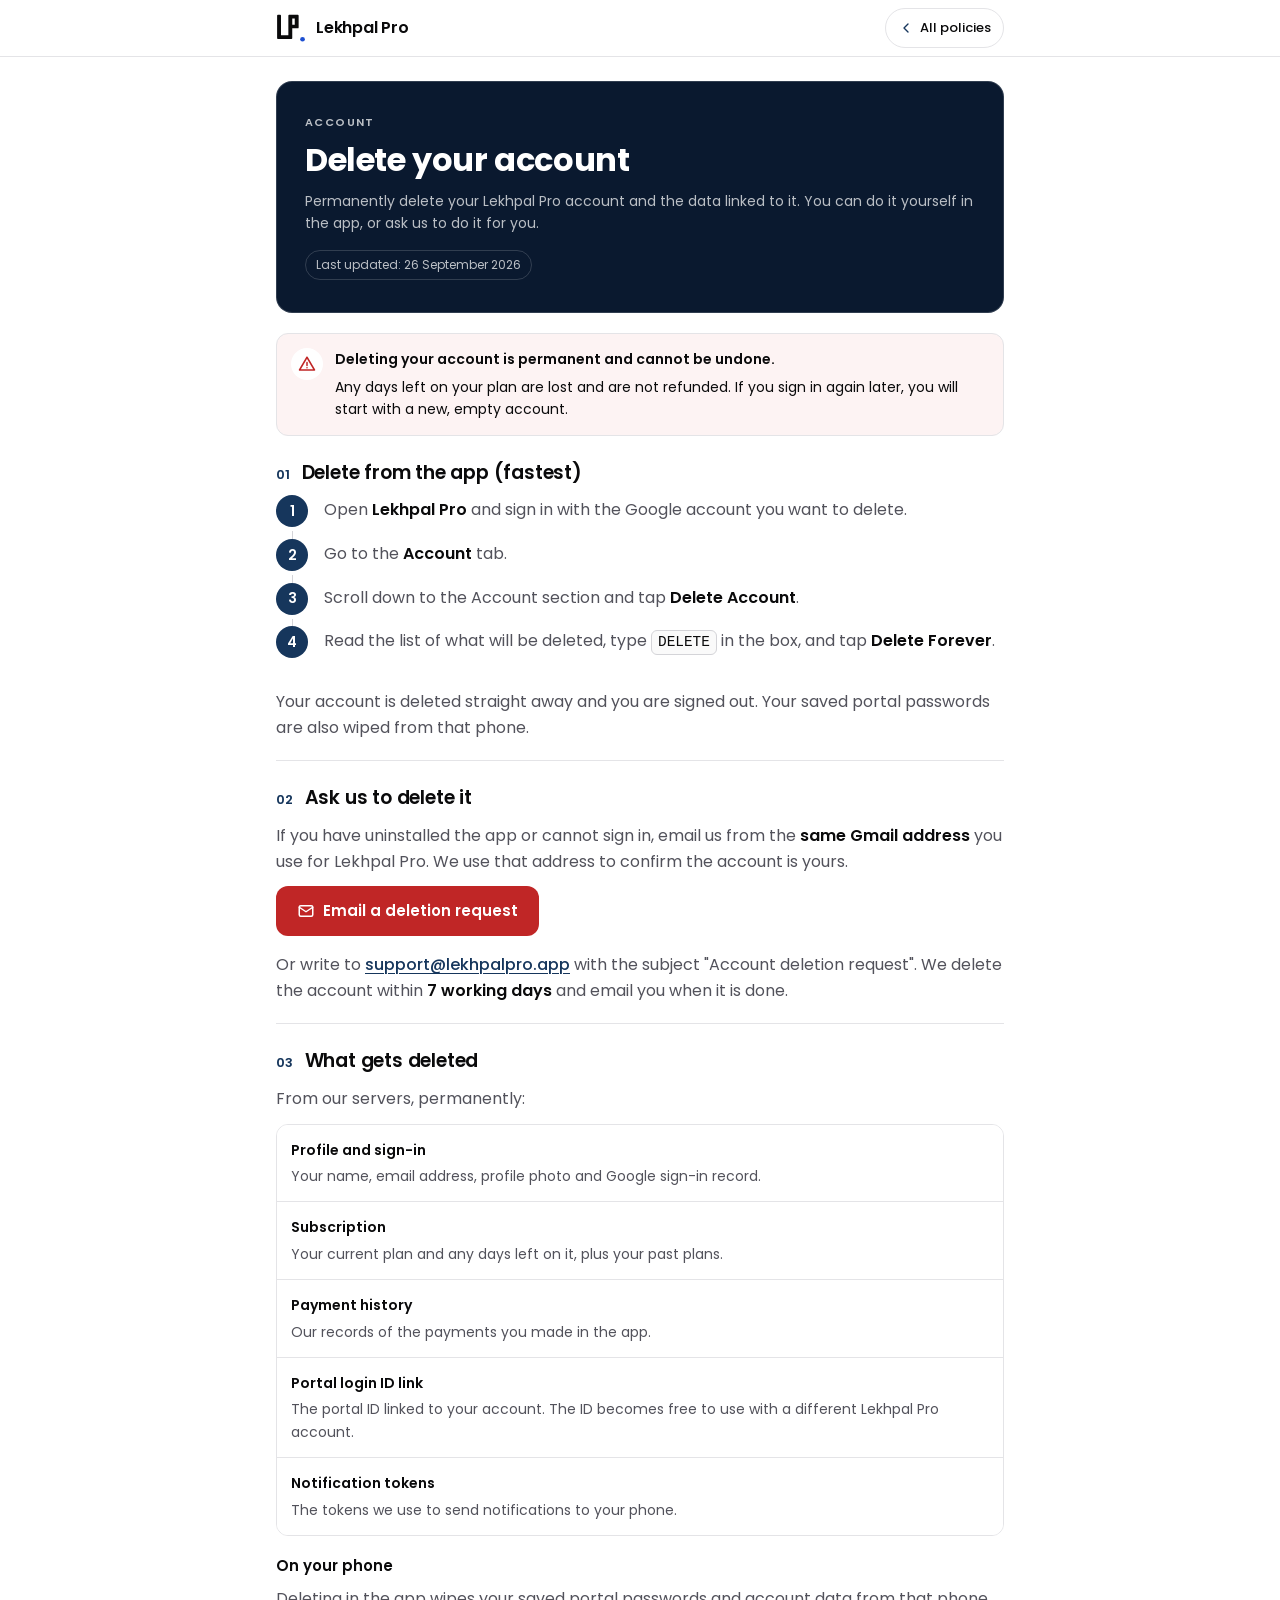
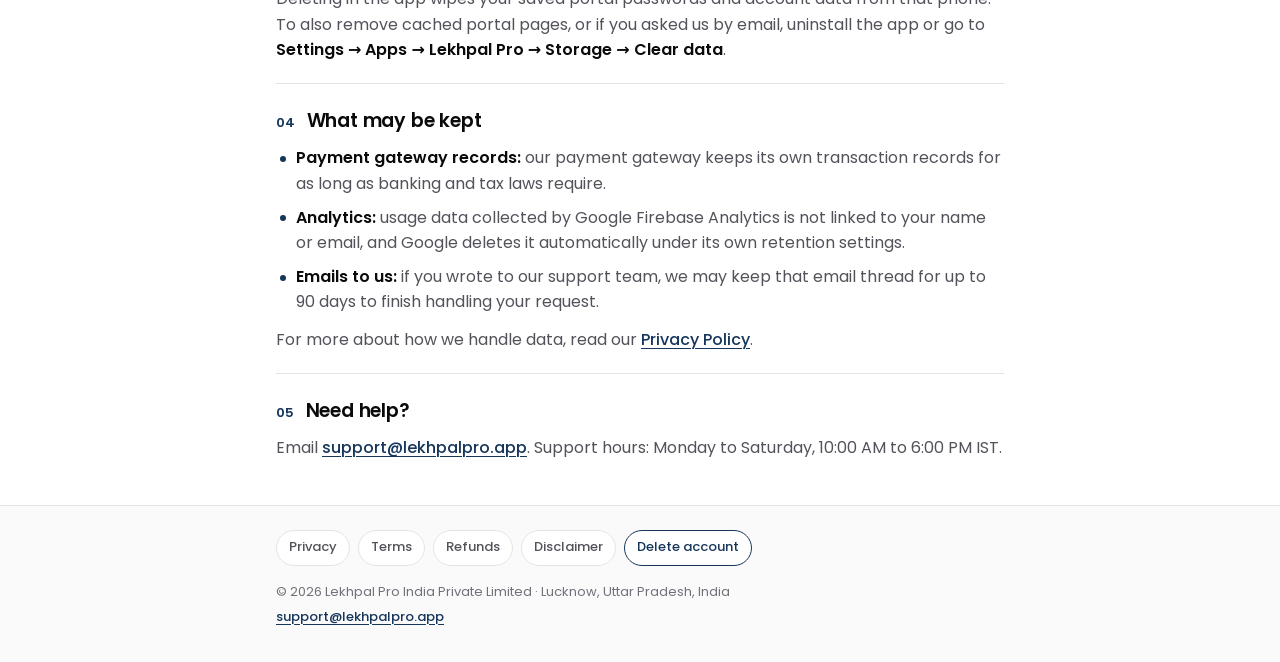
==== delete-account.html @ 02728d5f "Lekhpal static pages" ====
<!doctype html>
<html lang="en">
<head>
  <meta charset="utf-8">
  <meta name="viewport" content="width=device-width, initial-scale=1, viewport-fit=cover">
  <title>Delete Account · Lekhpal Pro</title>
  <meta name="description" content="How to permanently delete your Lekhpal Pro account and the data linked to it.">
  <meta name="theme-color" content="#FFFFFF" media="(prefers-color-scheme: light)">
  <meta name="theme-color" content="#0E1116" media="(prefers-color-scheme: dark)">
  <link rel="icon" type="image/png" href="assets/logo.png">
  <link rel="apple-touch-icon" href="assets/logo.png">
  <link rel="preconnect" href="https://fonts.googleapis.com">
  <link rel="preconnect" href="https://fonts.gstatic.com" crossorigin>
  <link rel="stylesheet" href="https://fonts.googleapis.com/css2?family=Poppins:wght@400;500;600;700&display=swap">
  <link rel="stylesheet" href="assets/styles.css">
</head>
<body>

<header class="topbar">
  <div class="wrap">
    <a class="brand" href="index.html">
      <svg viewBox="88 96 216 208" aria-hidden="true"><path fill="currentColor" fill-rule="evenodd" d="M102 105h16a6 6 0 0 1 6 6v141h53V111a6 6 0 0 1 6-6h62a6 6 0 0 1 6 6v85a6 6 0 0 1-6 6h-40v72a6 6 0 0 1-6 6H102a6 6 0 0 1-6-6V111a6 6 0 0 1 6-6ZM205 132v44h18v-44Z"/><circle cx="279" cy="281" r="17" style="fill:var(--logo-dot)"/></svg>
      Lekhpal Pro
    </a>
    <a class="topbar-link" href="index.html">
      <svg viewBox="0 0 24 24" fill="none" stroke="currentColor" stroke-width="2" stroke-linecap="round" stroke-linejoin="round" aria-hidden="true"><path d="M15 6l-6 6 6 6"/></svg>
      All policies
    </a>
  </div>
</header>

<main class="wrap">
  <section class="hero">
    <p class="eyebrow">Account</p>
    <h1>Delete your account</h1>
    <p class="lede">Permanently delete your Lekhpal Pro account and the data linked to it. You can do it yourself in the app, or ask us to do it for you.</p>
    <div class="meta">
      <span class="pill">Last updated: 26 September 2026</span>
    </div>
  </section>

  <div class="callout danger">
    <span class="icon"><svg viewBox="0 0 24 24" fill="none" stroke="currentColor" stroke-width="2" stroke-linecap="round" stroke-linejoin="round" aria-hidden="true"><path d="M12 3 2 20h20L12 3z"/><path d="M12 10v4M12 17h.01"/></svg></span>
    <div>
      <p><strong>Deleting your account is permanent and cannot be undone.</strong></p>
      <p>Any days left on your plan are lost and are not refunded. If you sign in again later, you will start with a new, empty account.</p>
    </div>
  </div>

  <article>
    <section class="section" id="in-app">
      <h2><span class="num">01</span>Delete from the app (fastest)</h2>
      <ol class="steps">
        <li>Open <strong>Lekhpal Pro</strong> and sign in with the Google account you want to delete.</li>
        <li>Go to the <strong>Account</strong> tab.</li>
        <li>Scroll down to the Account section and tap <strong>Delete Account</strong>.</li>
        <li>Read the list of what will be deleted, type <span class="kbd">DELETE</span> in the box, and tap <strong>Delete Forever</strong>.</li>
      </ol>
      <p>Your account is deleted straight away and you are signed out. Your saved portal passwords are also wiped from that phone.</p>
    </section>

    <section class="section" id="by-email">
      <h2><span class="num">02</span>Ask us to delete it</h2>
      <p>If you have uninstalled the app or cannot sign in, email us from the <strong>same Gmail address</strong> you use for Lekhpal Pro. We use that address to confirm the account is yours.</p>
      <div class="btn-row">
        <a class="btn btn-danger" href="mailto:support@lekhpalpro.app?subject=Account%20deletion%20request&amp;body=Please%20permanently%20delete%20my%20Lekhpal%20Pro%20account%20and%20all%20data%20linked%20to%20it.%0A%0ARegistered%20email%3A%20">
          <svg viewBox="0 0 24 24" fill="none" stroke="currentColor" stroke-width="2" stroke-linecap="round" stroke-linejoin="round" aria-hidden="true"><rect x="3" y="5" width="18" height="14" rx="2"/><path d="M3 7l9 6 9-6"/></svg>
          Email a deletion request
        </a>
      </div>
      <p>Or write to <a href="mailto:support@lekhpalpro.app">support@lekhpalpro.app</a> with the subject "Account deletion request". We delete the account within <strong>7 working days</strong> and email you when it is done.</p>
    </section>

    <section class="section" id="deleted">
      <h2><span class="num">03</span>What gets deleted</h2>
      <p>From our servers, permanently:</p>
      <ul class="rows">
        <li>
          <span class="title">Profile and sign-in</span>
          <span class="detail">Your name, email address, profile photo and Google sign-in record.</span>
        </li>
        <li>
          <span class="title">Subscription</span>
          <span class="detail">Your current plan and any days left on it, plus your past plans.</span>
        </li>
        <li>
          <span class="title">Payment history</span>
          <span class="detail">Our records of the payments you made in the app.</span>
        </li>
        <li>
          <span class="title">Portal login ID link</span>
          <span class="detail">The portal ID linked to your account. The ID becomes free to use with a different Lekhpal Pro account.</span>
        </li>
        <li>
          <span class="title">Notification tokens</span>
          <span class="detail">The tokens we use to send notifications to your phone.</span>
        </li>
      </ul>
      <h3>On your phone</h3>
      <p>Deleting in the app wipes your saved portal passwords and account data from that phone. To also remove cached portal pages, or if you asked us by email, uninstall the app or go to <strong>Settings → Apps → Lekhpal Pro → Storage → Clear data</strong>.</p>
    </section>

    <section class="section" id="kept">
      <h2><span class="num">04</span>What may be kept</h2>
      <ul class="bullets">
        <li><strong>Payment gateway records:</strong> our payment gateway keeps its own transaction records for as long as banking and tax laws require.</li>
        <li><strong>Analytics:</strong> usage data collected by Google Firebase Analytics is not linked to your name or email, and Google deletes it automatically under its own retention settings.</li>
        <li><strong>Emails to us:</strong> if you wrote to our support team, we may keep that email thread for up to 90 days to finish handling your request.</li>
      </ul>
      <p>For more about how we handle data, read our <a href="privacy-policy.html">Privacy Policy</a>.</p>
    </section>

    <section class="section" id="contact">
      <h2><span class="num">05</span>Need help?</h2>
      <p>Email <a href="mailto:support@lekhpalpro.app">support@lekhpalpro.app</a>. Support hours: Monday to Saturday, 10:00 AM to 6:00 PM IST.</p>
    </section>
  </article>
</main>

<footer class="footer">
  <div class="wrap">
    <nav aria-label="Policies">
      <a href="privacy-policy.html">Privacy</a>
      <a href="terms-and-conditions.html">Terms</a>
      <a href="refund-policy.html">Refunds</a>
      <a href="disclaimer.html">Disclaimer</a>
      <a href="delete-account.html" aria-current="page">Delete account</a>
    </nav>
    <p>© 2026 Lekhpal Pro India Private Limited · Lucknow, Uttar Pradesh, India</p>
    <p><a href="mailto:support@lekhpalpro.app">support@lekhpalpro.app</a></p>
  </div>
</footer>

</body>
</html>
---- assets/styles.css ----
/* ──────────────────────────────────────────────────────────────────────────
   Lekhpal Pro — legal pages
   Mirrors the app's palette (ui/theme/Color.kt): white surfaces, navy as the
   only accent, a hueless black ramp for text and borders. Cards are drawn by
   a visible hairline, not a shadow. Dark values are the app's DarkColors.
   ────────────────────────────────────────────────────────────────────────── */

:root {
  --navy: #16365C;
  --navy-ink: #0A192F;
  --navy-overlay: rgba(22, 54, 92, 0.08);
  --bg: #FFFFFF;
  --surface: #FFFFFF;
  --sunken: #FAFAFA;
  --chip: #F4F4F5;
  --text: #0A0A0B;
  --text-2: #52525B;
  --muted: #71717A;
  --on-navy: #FFFFFF;
  --on-navy-muted: rgba(255, 255, 255, 0.72);
  --on-navy-border: rgba(255, 255, 255, 0.16);
  --border: #E4E4E7;
  --divider: #D4D4D8;
  --error: #C02626;
  --error-surface: #FDF3F3;
  --danger-fill: #C02626;
  --logo-dot: #1D4FD1;

  --radius: 16px;
  --radius-sm: 12px;
  --gutter: 16px;
  --topbar: 56px;
  color-scheme: light;
}

@media (prefers-color-scheme: dark) {
  :root:not([data-theme="light"]) {
    --navy: #4A7ABE;
    --navy-ink: #0F1620;
    --navy-overlay: rgba(74, 122, 190, 0.16);
    --bg: #0E1116;
    --surface: #161B22;
    --sunken: #12171E;
    --chip: #232A33;
    --text: #ECEEF1;
    --text-2: #AEB4BE;
    --muted: #8A909B;
    --border: #2A313B;
    --divider: #363E49;
    --error: #F0625E;
    --error-surface: #2A1618;
  --danger-fill: #CF3333;
    --logo-dot: #4A7ABE;
    color-scheme: dark;
  }
}

:root[data-theme="dark"] {
  --navy: #4A7ABE;
  --navy-ink: #0F1620;
  --navy-overlay: rgba(74, 122, 190, 0.16);
  --bg: #0E1116;
  --surface: #161B22;
  --sunken: #12171E;
  --chip: #232A33;
  --text: #ECEEF1;
  --text-2: #AEB4BE;
  --muted: #8A909B;
  --border: #2A313B;
  --divider: #363E49;
  --error: #F0625E;
  --error-surface: #2A1618;
  --danger-fill: #CF3333;
  --logo-dot: #4A7ABE;
  color-scheme: dark;
}

/* ── Base ─────────────────────────────────────────────────────────────────── */

*, *::before, *::after { box-sizing: border-box; }

html {
  -webkit-text-size-adjust: 100%;
  text-size-adjust: 100%;
  scroll-behavior: smooth;
}

body {
  margin: 0;
  background: var(--bg);
  color: var(--text);
  font-family: "Poppins", "Noto Sans Devanagari", system-ui, -apple-system, "Segoe UI", Roboto, sans-serif;
  font-size: 15px;
  line-height: 1.6;
  -webkit-font-smoothing: antialiased;
  overflow-x: hidden;
}

@media (min-width: 640px) {
  body { font-size: 16px; }
}

a {
  color: var(--navy);
  font-weight: 500;
  text-decoration: underline;
  text-decoration-thickness: 1px;
  text-underline-offset: 3px;
  overflow-wrap: anywhere;
}

a:focus-visible, button:focus-visible, summary:focus-visible {
  outline: 2px solid var(--navy);
  outline-offset: 2px;
  border-radius: 6px;
}

p { margin: 0 0 12px; }
strong { font-weight: 600; }

.wrap {
  width: 100%;
  max-width: 760px;
  margin: 0 auto;
  padding: 0 var(--gutter);
}

/* ── Top bar ──────────────────────────────────────────────────────────────── */

.topbar {
  position: sticky;
  top: 0;
  z-index: 10;
  background: var(--bg);
  border-bottom: 1px solid var(--border);
}

.topbar .wrap {
  height: var(--topbar);
  display: flex;
  align-items: center;
  justify-content: space-between;
  gap: 12px;
}

.brand {
  display: inline-flex;
  align-items: center;
  gap: 10px;
  color: var(--text);
  text-decoration: none;
  font-weight: 600;
  font-size: 16px;
  letter-spacing: -0.2px;
}

.brand svg { width: 30px; height: 30px; flex: none; }

.topbar-link {
  display: inline-flex;
  align-items: center;
  gap: 6px;
  min-height: 40px;
  padding: 0 12px;
  border: 1px solid var(--border);
  border-radius: 999px;
  color: var(--text);
  text-decoration: none;
  font-size: 13px;
  font-weight: 500;
  white-space: nowrap;
}

.topbar-link svg { width: 16px; height: 16px; color: var(--navy); }

/* ── Hero (the app's navy membership-card surface) ────────────────────────── */

.hero {
  margin: 16px 0 20px;
  padding: 24px 20px;
  background: var(--navy-ink);
  border: 1px solid var(--on-navy-border);
  border-radius: var(--radius);
  color: var(--on-navy);
}

.eyebrow {
  margin: 0 0 8px;
  font-size: 11px;
  font-weight: 600;
  letter-spacing: 1.4px;
  text-transform: uppercase;
  color: var(--on-navy-muted);
}

.hero h1 {
  margin: 0;
  font-size: 26px;
  line-height: 1.25;
  font-weight: 700;
  letter-spacing: -0.4px;
}

.hero .lede {
  margin: 10px 0 0;
  color: var(--on-navy-muted);
  font-size: 14px;
}

.hero .meta {
  display: flex;
  flex-wrap: wrap;
  gap: 8px;
  margin-top: 16px;
}

.pill {
  display: inline-flex;
  align-items: center;
  gap: 6px;
  padding: 4px 10px;
  border: 1px solid var(--on-navy-border);
  border-radius: 999px;
  font-size: 12px;
  color: var(--on-navy-muted);
}

@media (min-width: 640px) {
  .hero { padding: 32px 28px; margin-top: 24px; }
  .hero h1 { font-size: 32px; }
}

/* ── Cards, TOC, sections ─────────────────────────────────────────────────── */

.card {
  background: var(--surface);
  border: 1px solid var(--border);
  border-radius: var(--radius);
  padding: 18px;
  margin-bottom: 16px;
}

.toc summary {
  display: flex;
  align-items: center;
  justify-content: space-between;
  cursor: pointer;
  list-style: none;
  font-size: 11px;
  font-weight: 600;
  letter-spacing: 1.4px;
  text-transform: uppercase;
  color: var(--muted);
  min-height: 24px;
}

.toc summary::-webkit-details-marker { display: none; }

.toc summary::after {
  content: "";
  width: 8px;
  height: 8px;
  border-right: 2px solid var(--muted);
  border-bottom: 2px solid var(--muted);
  transform: rotate(45deg) translateY(-3px);
  transition: transform 0.2s ease;
}

.toc[open] summary::after { transform: rotate(-135deg) translateY(-1px); }

.toc ol {
  list-style: none;
  margin: 12px 0 0;
  padding: 0;
  counter-reset: toc;
}

.toc li { counter-increment: toc; border-top: 1px solid var(--border); }

.toc li a {
  display: flex;
  gap: 12px;
  padding: 10px 0;
  color: var(--text);
  text-decoration: none;
  font-weight: 400;
  font-size: 14px;
}

.toc li a::before {
  content: counter(toc, decimal-leading-zero);
  color: var(--navy);
  font-weight: 600;
  font-variant-numeric: tabular-nums;
}

.section {
  padding: 24px 0 8px;
  border-top: 1px solid var(--border);
  scroll-margin-top: calc(var(--topbar) + 12px);
}

.section:first-of-type { border-top: 0; padding-top: 8px; }

.section h2 {
  display: flex;
  align-items: baseline;
  gap: 12px;
  margin: 0 0 12px;
  font-size: 19px;
  line-height: 1.35;
  font-weight: 600;
  letter-spacing: -0.2px;
  color: var(--text);
}

.section h2 .num {
  flex: none;
  font-size: 13px;
  font-weight: 600;
  color: var(--navy);
  font-variant-numeric: tabular-nums;
}

.section h3 {
  margin: 18px 0 8px;
  font-size: 15px;
  font-weight: 600;
  color: var(--text);
}

.section p, .section li { color: var(--text-2); }
.section strong { color: var(--text); }

.bullets {
  margin: 0 0 12px;
  padding: 0;
  list-style: none;
}

.bullets li {
  position: relative;
  padding-left: 20px;
  margin-bottom: 8px;
}

.bullets li::before {
  content: "";
  position: absolute;
  left: 4px;
  top: 0.68em;
  width: 6px;
  height: 6px;
  border-radius: 50%;
  background: var(--navy);
}

/* ── Callouts ─────────────────────────────────────────────────────────────── */

.callout {
  display: flex;
  gap: 12px;
  padding: 14px;
  margin: 4px 0 16px;
  background: var(--navy-overlay);
  border: 1px solid var(--border);
  border-radius: var(--radius-sm);
}

.callout .icon {
  flex: none;
  display: grid;
  place-items: center;
  width: 32px;
  height: 32px;
  border-radius: 50%;
  background: var(--surface);
  color: var(--navy);
}

.callout .icon svg { width: 18px; height: 18px; }
.callout p { margin: 0; color: var(--text); font-size: 14px; }
.callout p + p { margin-top: 6px; }

.callout.danger { background: var(--error-surface); }
.callout.danger .icon { color: var(--error); }

/* Summary card at the top of a policy */
.summary h2 {
  margin: 0 0 10px;
  font-size: 11px;
  font-weight: 600;
  letter-spacing: 1.4px;
  text-transform: uppercase;
  color: var(--muted);
}

.summary ul { margin: 0; }
.summary li { color: var(--text); }

/* ── Data rows (stack cleanly at phone width; no tables to scroll) ─────────── */

.rows {
  list-style: none;
  margin: 4px 0 16px;
  padding: 0;
  border: 1px solid var(--border);
  border-radius: var(--radius-sm);
  overflow: hidden;
}

.rows li {
  padding: 14px;
  border-top: 1px solid var(--border);
  background: var(--surface);
}

.rows li:first-child { border-top: 0; }

.rows .title {
  display: block;
  margin-bottom: 4px;
  color: var(--text);
  font-weight: 600;
  font-size: 14px;
}

.rows .detail { display: block; color: var(--text-2); font-size: 14px; }

.rows .tag {
  display: inline-block;
  margin-top: 8px;
  padding: 2px 8px;
  border-radius: 999px;
  background: var(--chip);
  color: var(--text-2);
  font-size: 12px;
  font-weight: 500;
}

/* ── Steps (delete account) ───────────────────────────────────────────────── */

.steps {
  list-style: none;
  margin: 4px 0 16px;
  padding: 0;
  counter-reset: step;
}

.steps li {
  counter-increment: step;
  position: relative;
  padding: 0 0 18px 48px;
  color: var(--text-2);
}

.steps li::before {
  content: counter(step);
  position: absolute;
  left: 0;
  top: -2px;
  display: grid;
  place-items: center;
  width: 32px;
  height: 32px;
  border-radius: 50%;
  background: var(--navy);
  color: #FFFFFF;
  font-weight: 600;
  font-size: 14px;
}

.steps li:not(:last-child)::after {
  content: "";
  position: absolute;
  left: 15.5px;
  top: 34px;
  bottom: 2px;
  width: 1px;
  background: var(--divider);
}

.steps li strong { color: var(--text); }

.kbd {
  display: inline-block;
  padding: 0 6px;
  border: 1px solid var(--divider);
  border-radius: 6px;
  background: var(--sunken);
  font-family: ui-monospace, SFMono-Regular, Menlo, Consolas, monospace;
  font-size: 0.9em;
  color: var(--text);
}

/* ── Buttons ──────────────────────────────────────────────────────────────── */

.btn {
  display: inline-flex;
  align-items: center;
  justify-content: center;
  gap: 8px;
  width: 100%;
  min-height: 48px;
  padding: 12px 20px;
  border-radius: 12px;
  border: 1px solid transparent;
  font: inherit;
  font-weight: 600;
  font-size: 15px;
  text-decoration: none;
  text-align: center;
  cursor: pointer;
}

.btn svg { width: 18px; height: 18px; flex: none; }
.btn-primary { background: var(--navy); color: #FFFFFF; }
.btn-danger { background: var(--danger-fill); color: #FFFFFF; }
.btn-outline { background: transparent; color: var(--text); border-color: var(--divider); }

@media (min-width: 640px) {
  .btn { width: auto; }
}

.btn-row { display: flex; flex-direction: column; gap: 10px; margin: 8px 0 16px; }

@media (min-width: 640px) {
  .btn-row { flex-direction: row; flex-wrap: wrap; }
}

/* ── Hub (index) ──────────────────────────────────────────────────────────── */

.hub {
  list-style: none;
  margin: 0 0 24px;
  padding: 0;
  display: grid;
  gap: 12px;
}

@media (min-width: 640px) {
  .hub { grid-template-columns: 1fr 1fr; }
}

.hub a {
  display: flex;
  align-items: center;
  gap: 14px;
  height: 100%;
  padding: 16px;
  background: var(--surface);
  border: 1px solid var(--border);
  border-radius: var(--radius);
  color: var(--text);
  text-decoration: none;
  font-weight: 400;
  transition: border-color 0.15s ease;
}

.hub a:hover { border-color: var(--divider); }
.hub a:active { background: var(--navy-overlay); }

.chip {
  flex: none;
  display: grid;
  place-items: center;
  width: 44px;
  height: 44px;
  border-radius: 50%;
  background: var(--chip);
  color: var(--navy);
}

.chip svg { width: 22px; height: 22px; }
.chip.danger { background: var(--error-surface); color: var(--error); }

.hub .text { flex: 1; min-width: 0; }
.hub .text strong { display: block; font-size: 15px; font-weight: 600; }
.hub .text span { display: block; color: var(--muted); font-size: 13px; line-height: 1.45; }
.hub .chev { flex: none; width: 18px; height: 18px; color: var(--muted); }

/* ── Footer ───────────────────────────────────────────────────────────────── */

.footer {
  margin-top: 24px;
  padding: 24px 0 calc(32px + env(safe-area-inset-bottom));
  border-top: 1px solid var(--border);
  background: var(--sunken);
}

.footer nav {
  display: flex;
  flex-wrap: wrap;
  gap: 8px;
  margin-bottom: 16px;
}

.footer nav a {
  display: inline-flex;
  align-items: center;
  min-height: 36px;
  padding: 0 12px;
  border: 1px solid var(--border);
  border-radius: 999px;
  background: var(--surface);
  color: var(--text-2);
  font-size: 13px;
  font-weight: 500;
  text-decoration: none;
}

.footer nav a[aria-current="page"] {
  border-color: var(--navy);
  color: var(--navy);
}

.footer p { margin: 0 0 4px; color: var(--muted); font-size: 13px; }
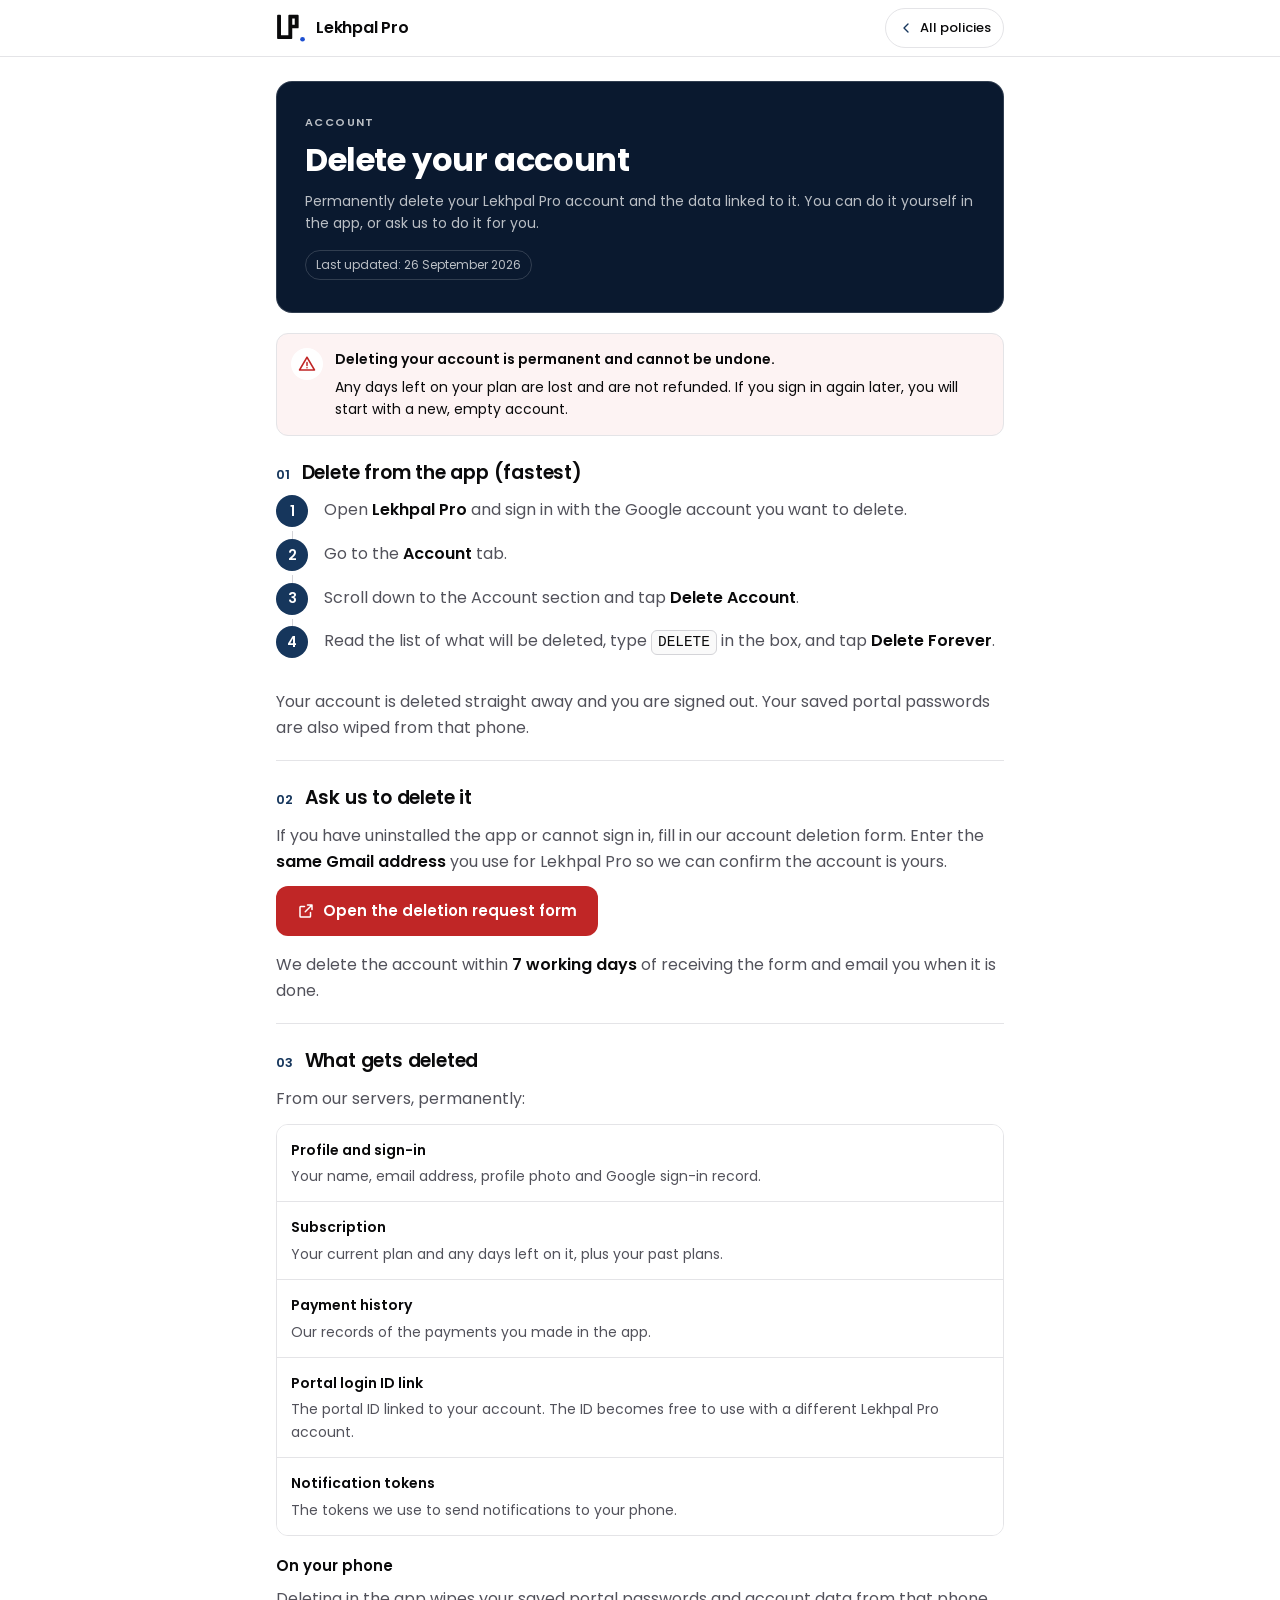
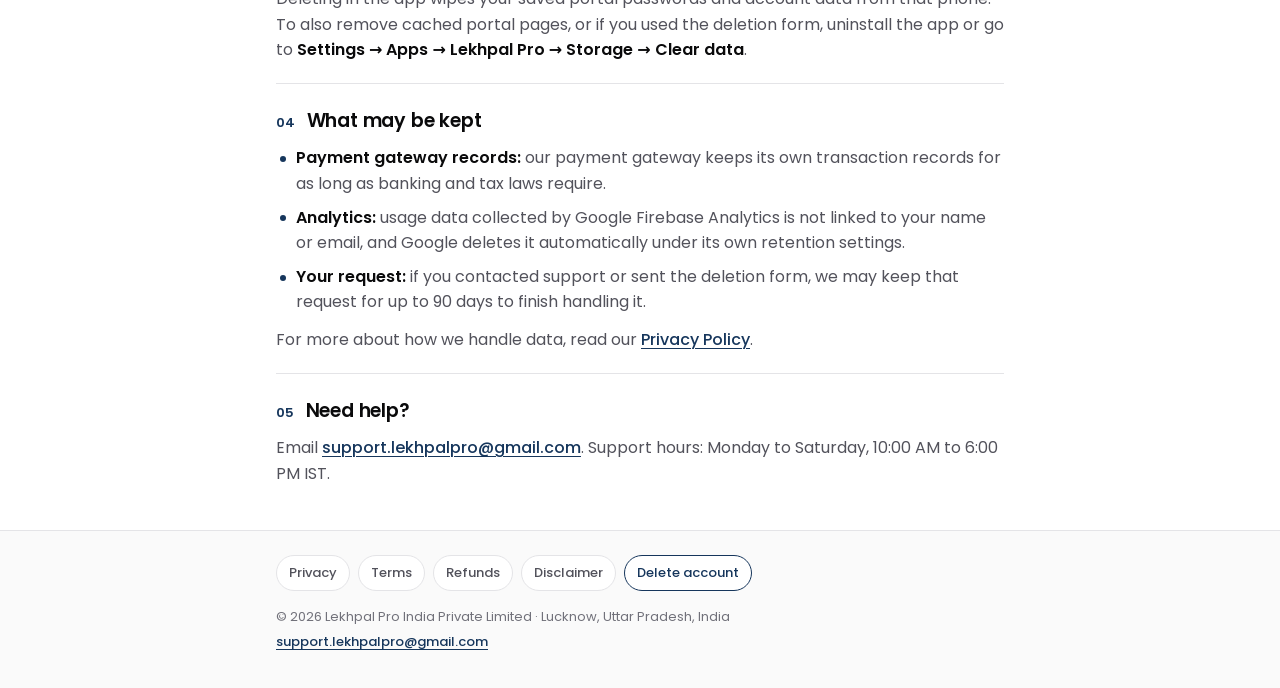
==== commit 3ad60757: "added support" ====
--- a/delete-account.html
+++ b/delete-account.html
@@ -1,135 +1,135 @@
-<!doctype html>
-<html lang="en">
-<head>
-  <meta charset="utf-8">
-  <meta name="viewport" content="width=device-width, initial-scale=1, viewport-fit=cover">
-  <title>Delete Account · Lekhpal Pro</title>
-  <meta name="description" content="How to permanently delete your Lekhpal Pro account and the data linked to it.">
-  <meta name="theme-color" content="#FFFFFF" media="(prefers-color-scheme: light)">
-  <meta name="theme-color" content="#0E1116" media="(prefers-color-scheme: dark)">
-  <link rel="icon" type="image/png" href="assets/logo.png">
-  <link rel="apple-touch-icon" href="assets/logo.png">
-  <link rel="preconnect" href="https://fonts.googleapis.com">
-  <link rel="preconnect" href="https://fonts.gstatic.com" crossorigin>
-  <link rel="stylesheet" href="https://fonts.googleapis.com/css2?family=Poppins:wght@400;500;600;700&display=swap">
-  <link rel="stylesheet" href="assets/styles.css">
-</head>
-<body>
-
-<header class="topbar">
-  <div class="wrap">
-    <a class="brand" href="index.html">
-      <svg viewBox="88 96 216 208" aria-hidden="true"><path fill="currentColor" fill-rule="evenodd" d="M102 105h16a6 6 0 0 1 6 6v141h53V111a6 6 0 0 1 6-6h62a6 6 0 0 1 6 6v85a6 6 0 0 1-6 6h-40v72a6 6 0 0 1-6 6H102a6 6 0 0 1-6-6V111a6 6 0 0 1 6-6ZM205 132v44h18v-44Z"/><circle cx="279" cy="281" r="17" style="fill:var(--logo-dot)"/></svg>
-      Lekhpal Pro
-    </a>
-    <a class="topbar-link" href="index.html">
-      <svg viewBox="0 0 24 24" fill="none" stroke="currentColor" stroke-width="2" stroke-linecap="round" stroke-linejoin="round" aria-hidden="true"><path d="M15 6l-6 6 6 6"/></svg>
-      All policies
-    </a>
-  </div>
-</header>
-
-<main class="wrap">
-  <section class="hero">
-    <p class="eyebrow">Account</p>
-    <h1>Delete your account</h1>
-    <p class="lede">Permanently delete your Lekhpal Pro account and the data linked to it. You can do it yourself in the app, or ask us to do it for you.</p>
-    <div class="meta">
-      <span class="pill">Last updated: 26 September 2026</span>
-    </div>
-  </section>
-
-  <div class="callout danger">
-    <span class="icon"><svg viewBox="0 0 24 24" fill="none" stroke="currentColor" stroke-width="2" stroke-linecap="round" stroke-linejoin="round" aria-hidden="true"><path d="M12 3 2 20h20L12 3z"/><path d="M12 10v4M12 17h.01"/></svg></span>
-    <div>
-      <p><strong>Deleting your account is permanent and cannot be undone.</strong></p>
-      <p>Any days left on your plan are lost and are not refunded. If you sign in again later, you will start with a new, empty account.</p>
-    </div>
-  </div>
-
-  <article>
-    <section class="section" id="in-app">
-      <h2><span class="num">01</span>Delete from the app (fastest)</h2>
-      <ol class="steps">
-        <li>Open <strong>Lekhpal Pro</strong> and sign in with the Google account you want to delete.</li>
-        <li>Go to the <strong>Account</strong> tab.</li>
-        <li>Scroll down to the Account section and tap <strong>Delete Account</strong>.</li>
-        <li>Read the list of what will be deleted, type <span class="kbd">DELETE</span> in the box, and tap <strong>Delete Forever</strong>.</li>
-      </ol>
-      <p>Your account is deleted straight away and you are signed out. Your saved portal passwords are also wiped from that phone.</p>
-    </section>
-
-    <section class="section" id="by-email">
-      <h2><span class="num">02</span>Ask us to delete it</h2>
-      <p>If you have uninstalled the app or cannot sign in, email us from the <strong>same Gmail address</strong> you use for Lekhpal Pro. We use that address to confirm the account is yours.</p>
-      <div class="btn-row">
-        <a class="btn btn-danger" href="mailto:support@lekhpalpro.app?subject=Account%20deletion%20request&amp;body=Please%20permanently%20delete%20my%20Lekhpal%20Pro%20account%20and%20all%20data%20linked%20to%20it.%0A%0ARegistered%20email%3A%20">
-          <svg viewBox="0 0 24 24" fill="none" stroke="currentColor" stroke-width="2" stroke-linecap="round" stroke-linejoin="round" aria-hidden="true"><rect x="3" y="5" width="18" height="14" rx="2"/><path d="M3 7l9 6 9-6"/></svg>
-          Email a deletion request
-        </a>
-      </div>
-      <p>Or write to <a href="mailto:support@lekhpalpro.app">support@lekhpalpro.app</a> with the subject "Account deletion request". We delete the account within <strong>7 working days</strong> and email you when it is done.</p>
-    </section>
-
-    <section class="section" id="deleted">
-      <h2><span class="num">03</span>What gets deleted</h2>
-      <p>From our servers, permanently:</p>
-      <ul class="rows">
-        <li>
-          <span class="title">Profile and sign-in</span>
-          <span class="detail">Your name, email address, profile photo and Google sign-in record.</span>
-        </li>
-        <li>
-          <span class="title">Subscription</span>
-          <span class="detail">Your current plan and any days left on it, plus your past plans.</span>
-        </li>
-        <li>
-          <span class="title">Payment history</span>
-          <span class="detail">Our records of the payments you made in the app.</span>
-        </li>
-        <li>
-          <span class="title">Portal login ID link</span>
-          <span class="detail">The portal ID linked to your account. The ID becomes free to use with a different Lekhpal Pro account.</span>
-        </li>
-        <li>
-          <span class="title">Notification tokens</span>
-          <span class="detail">The tokens we use to send notifications to your phone.</span>
-        </li>
-      </ul>
-      <h3>On your phone</h3>
-      <p>Deleting in the app wipes your saved portal passwords and account data from that phone. To also remove cached portal pages, or if you asked us by email, uninstall the app or go to <strong>Settings → Apps → Lekhpal Pro → Storage → Clear data</strong>.</p>
-    </section>
-
-    <section class="section" id="kept">
-      <h2><span class="num">04</span>What may be kept</h2>
-      <ul class="bullets">
-        <li><strong>Payment gateway records:</strong> our payment gateway keeps its own transaction records for as long as banking and tax laws require.</li>
-        <li><strong>Analytics:</strong> usage data collected by Google Firebase Analytics is not linked to your name or email, and Google deletes it automatically under its own retention settings.</li>
-        <li><strong>Emails to us:</strong> if you wrote to our support team, we may keep that email thread for up to 90 days to finish handling your request.</li>
-      </ul>
-      <p>For more about how we handle data, read our <a href="privacy-policy.html">Privacy Policy</a>.</p>
-    </section>
-
-    <section class="section" id="contact">
-      <h2><span class="num">05</span>Need help?</h2>
-      <p>Email <a href="mailto:support@lekhpalpro.app">support@lekhpalpro.app</a>. Support hours: Monday to Saturday, 10:00 AM to 6:00 PM IST.</p>
-    </section>
-  </article>
-</main>
-
-<footer class="footer">
-  <div class="wrap">
-    <nav aria-label="Policies">
-      <a href="privacy-policy.html">Privacy</a>
-      <a href="terms-and-conditions.html">Terms</a>
-      <a href="refund-policy.html">Refunds</a>
-      <a href="disclaimer.html">Disclaimer</a>
-      <a href="delete-account.html" aria-current="page">Delete account</a>
-    </nav>
-    <p>© 2026 Lekhpal Pro India Private Limited · Lucknow, Uttar Pradesh, India</p>
-    <p><a href="mailto:support@lekhpalpro.app">support@lekhpalpro.app</a></p>
-  </div>
-</footer>
-
-</body>
-</html>
+<!doctype html>
+<html lang="en">
+<head>
+  <meta charset="utf-8">
+  <meta name="viewport" content="width=device-width, initial-scale=1, viewport-fit=cover">
+  <title>Delete Account · Lekhpal Pro</title>
+  <meta name="description" content="How to permanently delete your Lekhpal Pro account and the data linked to it.">
+  <meta name="theme-color" content="#FFFFFF" media="(prefers-color-scheme: light)">
+  <meta name="theme-color" content="#0E1116" media="(prefers-color-scheme: dark)">
+  <link rel="icon" type="image/png" href="assets/logo.png">
+  <link rel="apple-touch-icon" href="assets/logo.png">
+  <link rel="preconnect" href="https://fonts.googleapis.com">
+  <link rel="preconnect" href="https://fonts.gstatic.com" crossorigin>
+  <link rel="stylesheet" href="https://fonts.googleapis.com/css2?family=Poppins:wght@400;500;600;700&display=swap">
+  <link rel="stylesheet" href="assets/styles.css">
+</head>
+<body>
+
+<header class="topbar">
+  <div class="wrap">
+    <a class="brand" href="index.html">
+      <svg viewBox="88 96 216 208" aria-hidden="true"><path fill="currentColor" fill-rule="evenodd" d="M102 105h16a6 6 0 0 1 6 6v141h53V111a6 6 0 0 1 6-6h62a6 6 0 0 1 6 6v85a6 6 0 0 1-6 6h-40v72a6 6 0 0 1-6 6H102a6 6 0 0 1-6-6V111a6 6 0 0 1 6-6ZM205 132v44h18v-44Z"/><circle cx="279" cy="281" r="17" style="fill:var(--logo-dot)"/></svg>
+      Lekhpal Pro
+    </a>
+    <a class="topbar-link" href="index.html">
+      <svg viewBox="0 0 24 24" fill="none" stroke="currentColor" stroke-width="2" stroke-linecap="round" stroke-linejoin="round" aria-hidden="true"><path d="M15 6l-6 6 6 6"/></svg>
+      All policies
+    </a>
+  </div>
+</header>
+
+<main class="wrap">
+  <section class="hero">
+    <p class="eyebrow">Account</p>
+    <h1>Delete your account</h1>
+    <p class="lede">Permanently delete your Lekhpal Pro account and the data linked to it. You can do it yourself in the app, or ask us to do it for you.</p>
+    <div class="meta">
+      <span class="pill">Last updated: 26 September 2026</span>
+    </div>
+  </section>
+
+  <div class="callout danger">
+    <span class="icon"><svg viewBox="0 0 24 24" fill="none" stroke="currentColor" stroke-width="2" stroke-linecap="round" stroke-linejoin="round" aria-hidden="true"><path d="M12 3 2 20h20L12 3z"/><path d="M12 10v4M12 17h.01"/></svg></span>
+    <div>
+      <p><strong>Deleting your account is permanent and cannot be undone.</strong></p>
+      <p>Any days left on your plan are lost and are not refunded. If you sign in again later, you will start with a new, empty account.</p>
+    </div>
+  </div>
+
+  <article>
+    <section class="section" id="in-app">
+      <h2><span class="num">01</span>Delete from the app (fastest)</h2>
+      <ol class="steps">
+        <li>Open <strong>Lekhpal Pro</strong> and sign in with the Google account you want to delete.</li>
+        <li>Go to the <strong>Account</strong> tab.</li>
+        <li>Scroll down to the Account section and tap <strong>Delete Account</strong>.</li>
+        <li>Read the list of what will be deleted, type <span class="kbd">DELETE</span> in the box, and tap <strong>Delete Forever</strong>.</li>
+      </ol>
+      <p>Your account is deleted straight away and you are signed out. Your saved portal passwords are also wiped from that phone.</p>
+    </section>
+
+    <section class="section" id="by-email">
+      <h2><span class="num">02</span>Ask us to delete it</h2>
+      <p>If you have uninstalled the app or cannot sign in, fill in our account deletion form. Enter the <strong>same Gmail address</strong> you use for Lekhpal Pro so we can confirm the account is yours.</p>
+      <div class="btn-row">
+        <a class="btn btn-danger" href="https://forms.gle/FarxWbrimNQjbdYo7" target="_blank" rel="noopener">
+          <svg viewBox="0 0 24 24" fill="none" stroke="currentColor" stroke-width="2" stroke-linecap="round" stroke-linejoin="round" aria-hidden="true"><path d="M14 4h6v6M20 4l-9 9M18 14v5a1 1 0 0 1-1 1H5a1 1 0 0 1-1-1V7a1 1 0 0 1 1-1h5"/></svg>
+          Open the deletion request form
+        </a>
+      </div>
+      <p>We delete the account within <strong>7 working days</strong> of receiving the form and email you when it is done.</p>
+    </section>
+
+    <section class="section" id="deleted">
+      <h2><span class="num">03</span>What gets deleted</h2>
+      <p>From our servers, permanently:</p>
+      <ul class="rows">
+        <li>
+          <span class="title">Profile and sign-in</span>
+          <span class="detail">Your name, email address, profile photo and Google sign-in record.</span>
+        </li>
+        <li>
+          <span class="title">Subscription</span>
+          <span class="detail">Your current plan and any days left on it, plus your past plans.</span>
+        </li>
+        <li>
+          <span class="title">Payment history</span>
+          <span class="detail">Our records of the payments you made in the app.</span>
+        </li>
+        <li>
+          <span class="title">Portal login ID link</span>
+          <span class="detail">The portal ID linked to your account. The ID becomes free to use with a different Lekhpal Pro account.</span>
+        </li>
+        <li>
+          <span class="title">Notification tokens</span>
+          <span class="detail">The tokens we use to send notifications to your phone.</span>
+        </li>
+      </ul>
+      <h3>On your phone</h3>
+      <p>Deleting in the app wipes your saved portal passwords and account data from that phone. To also remove cached portal pages, or if you used the deletion form, uninstall the app or go to <strong>Settings → Apps → Lekhpal Pro → Storage → Clear data</strong>.</p>
+    </section>
+
+    <section class="section" id="kept">
+      <h2><span class="num">04</span>What may be kept</h2>
+      <ul class="bullets">
+        <li><strong>Payment gateway records:</strong> our payment gateway keeps its own transaction records for as long as banking and tax laws require.</li>
+        <li><strong>Analytics:</strong> usage data collected by Google Firebase Analytics is not linked to your name or email, and Google deletes it automatically under its own retention settings.</li>
+        <li><strong>Your request:</strong> if you contacted support or sent the deletion form, we may keep that request for up to 90 days to finish handling it.</li>
+      </ul>
+      <p>For more about how we handle data, read our <a href="privacy-policy.html">Privacy Policy</a>.</p>
+    </section>
+
+    <section class="section" id="contact">
+      <h2><span class="num">05</span>Need help?</h2>
+      <p>Email <a href="mailto:support.lekhpalpro@gmail.com">support.lekhpalpro@gmail.com</a>. Support hours: Monday to Saturday, 10:00 AM to 6:00 PM IST.</p>
+    </section>
+  </article>
+</main>
+
+<footer class="footer">
+  <div class="wrap">
+    <nav aria-label="Policies">
+      <a href="privacy-policy.html">Privacy</a>
+      <a href="terms-and-conditions.html">Terms</a>
+      <a href="refund-policy.html">Refunds</a>
+      <a href="disclaimer.html">Disclaimer</a>
+      <a href="delete-account.html" aria-current="page">Delete account</a>
+    </nav>
+    <p>© 2026 Lekhpal Pro India Private Limited · Lucknow, Uttar Pradesh, India</p>
+    <p><a href="mailto:support.lekhpalpro@gmail.com">support.lekhpalpro@gmail.com</a></p>
+  </div>
+</footer>
+
+</body>
+</html>
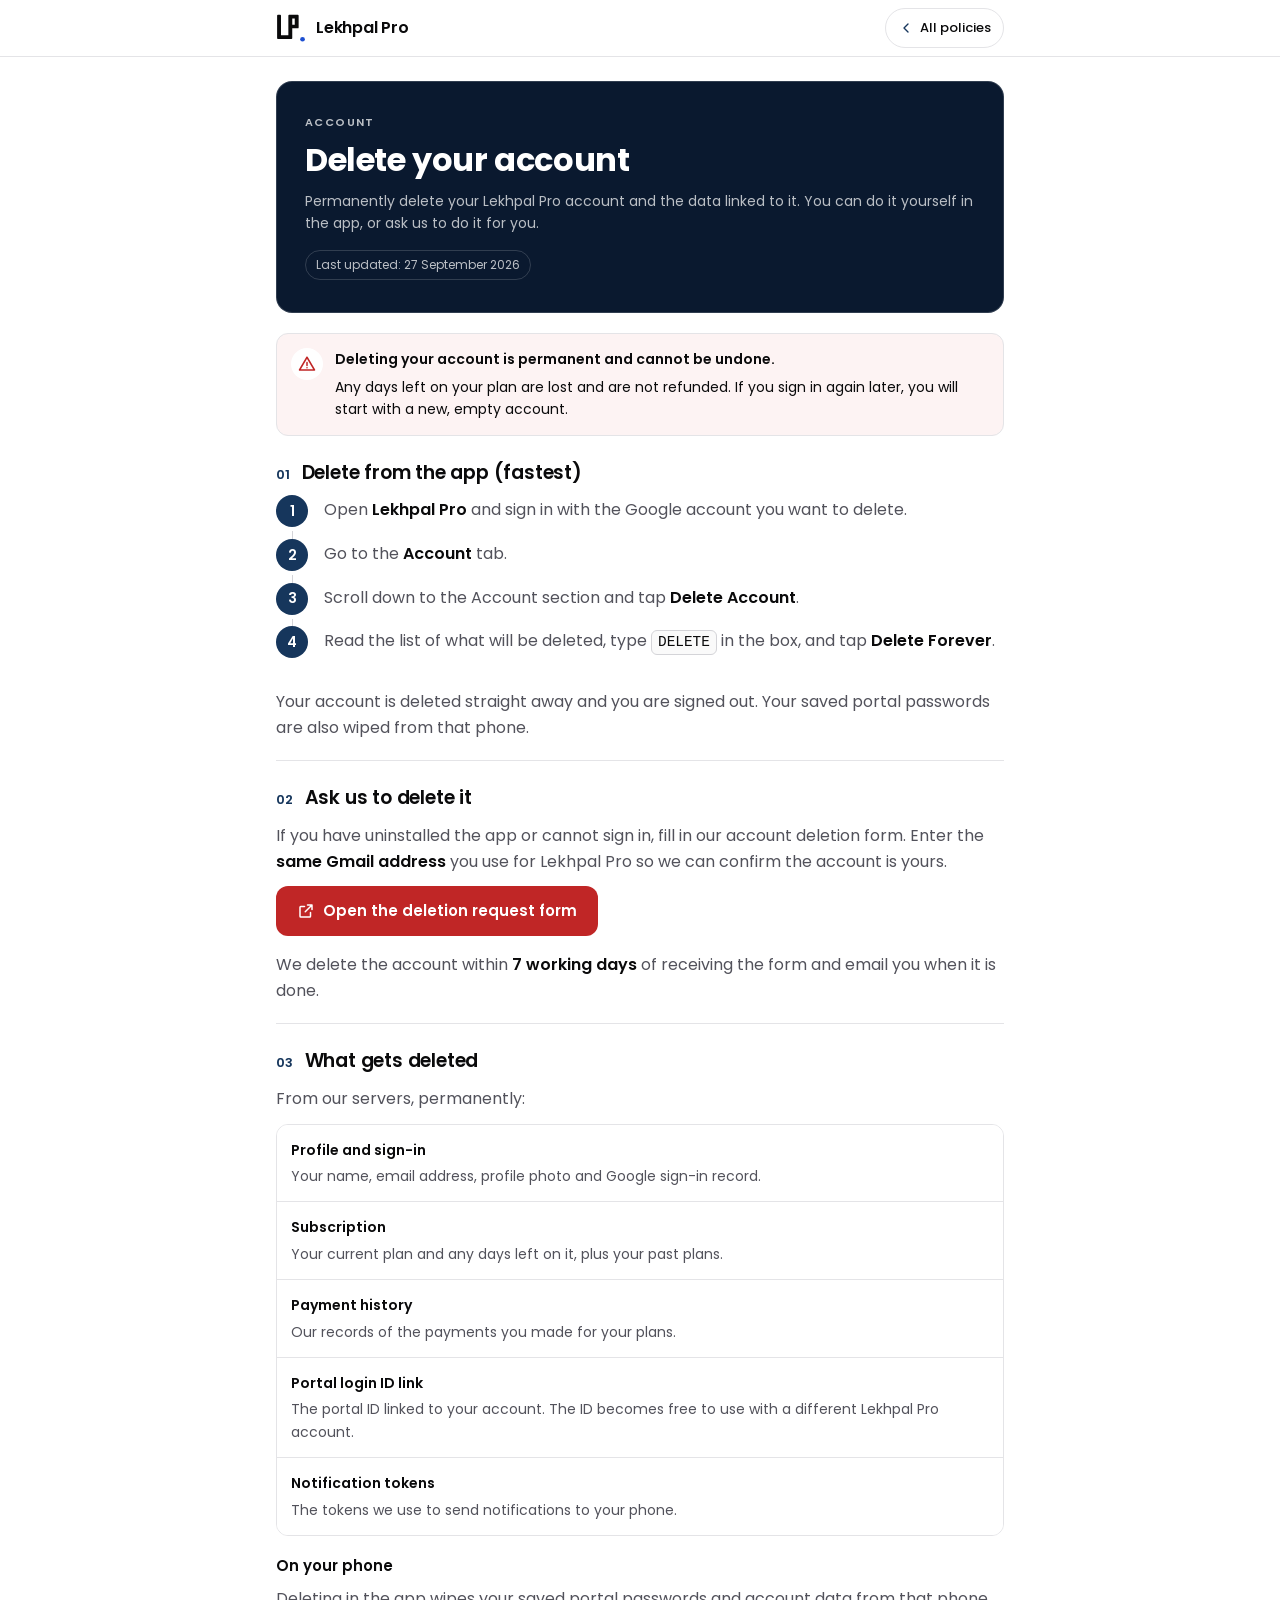
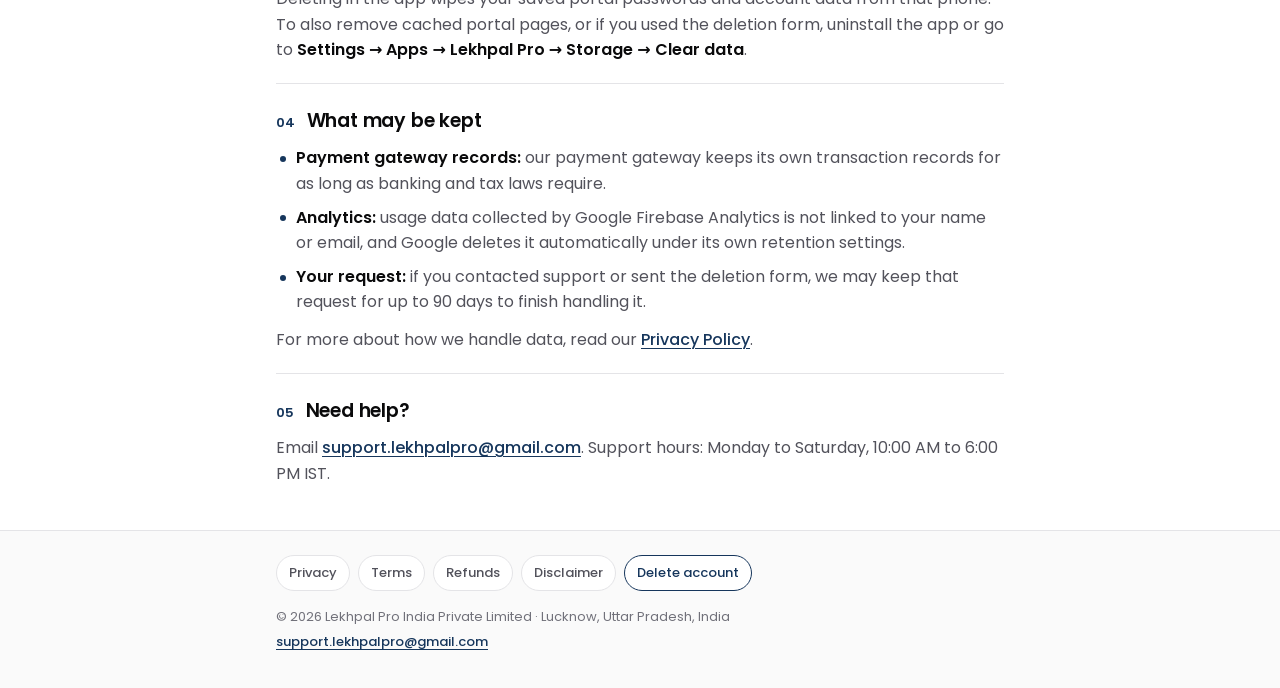
==== commit d192ac6d: "Add files via upload" ====
--- a/delete-account.html
+++ b/delete-account.html
@@ -13,6 +13,17 @@
   <link rel="preconnect" href="https://fonts.gstatic.com" crossorigin>
   <link rel="stylesheet" href="https://fonts.googleapis.com/css2?family=Poppins:wght@400;500;600;700&display=swap">
   <link rel="stylesheet" href="assets/styles.css">
+  <script>
+    // The Lekhpal Pro app opens these pages with ?theme=dark|light so they follow its
+    // own theme toggle; remembered for links followed within the site.
+    try {
+      var t = new URLSearchParams(location.search).get("theme") || sessionStorage.getItem("lp-theme");
+      if (t === "dark" || t === "light") {
+        document.documentElement.setAttribute("data-theme", t);
+        sessionStorage.setItem("lp-theme", t);
+      }
+    } catch (e) {}
+  </script>
 </head>
 <body>
 
@@ -35,7 +46,7 @@
     <h1>Delete your account</h1>
     <p class="lede">Permanently delete your Lekhpal Pro account and the data linked to it. You can do it yourself in the app, or ask us to do it for you.</p>
     <div class="meta">
-      <span class="pill">Last updated: 26 September 2026</span>
+      <span class="pill">Last updated: 27 September 2026</span>
     </div>
   </section>
 
@@ -85,7 +96,7 @@
         </li>
         <li>
           <span class="title">Payment history</span>
-          <span class="detail">Our records of the payments you made in the app.</span>
+          <span class="detail">Our records of the payments you made for your plans.</span>
         </li>
         <li>
           <span class="title">Portal login ID link</span>
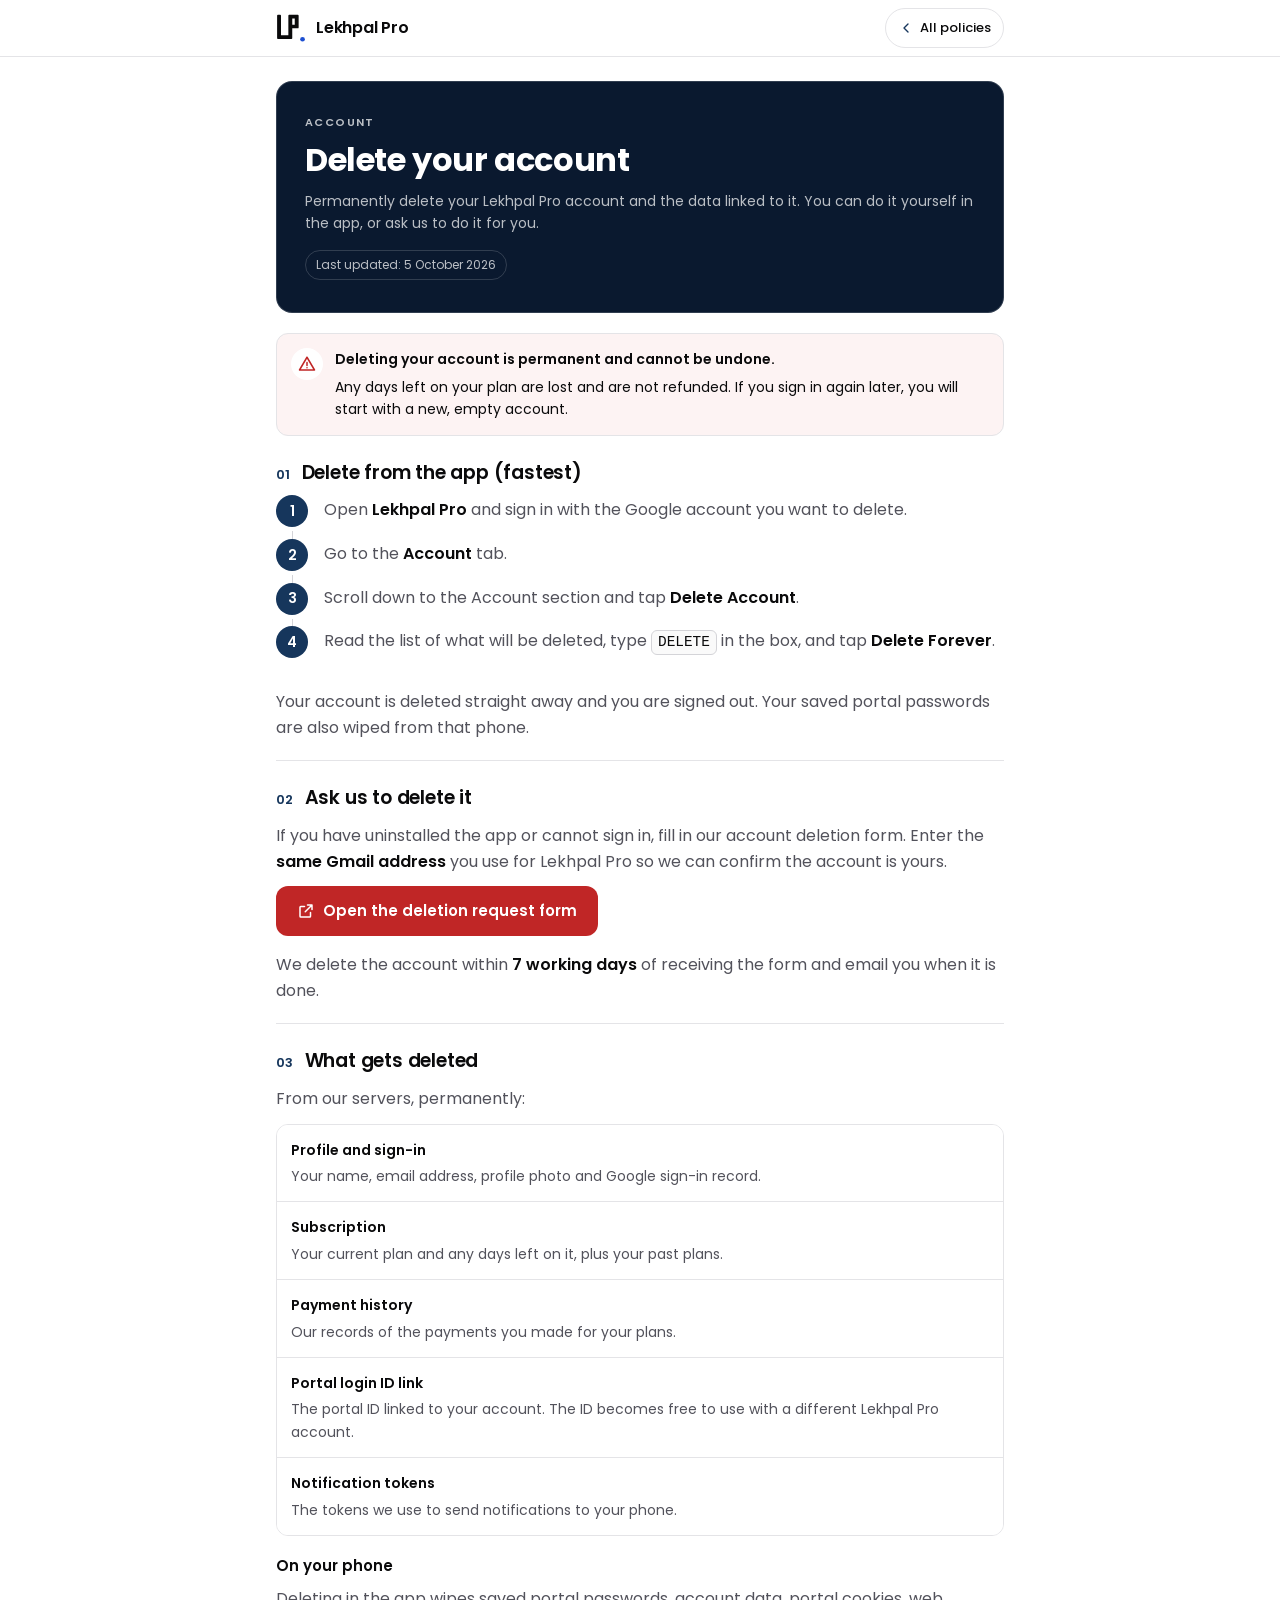
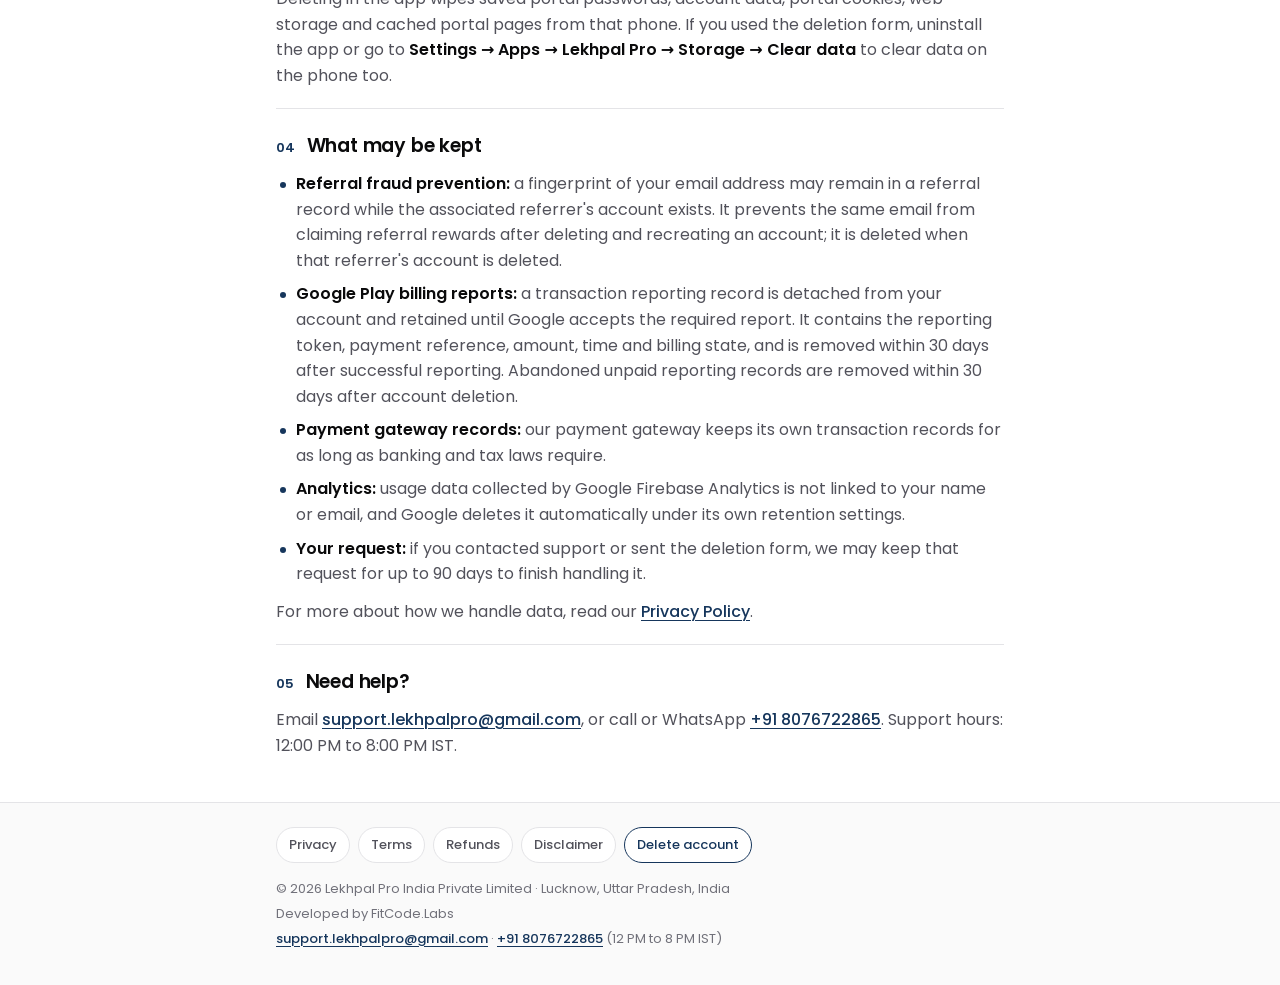
==== commit 5a6e9072: "Add files via upload" ====
--- a/delete-account.html
+++ b/delete-account.html
@@ -46,7 +46,7 @@
     <h1>Delete your account</h1>
     <p class="lede">Permanently delete your Lekhpal Pro account and the data linked to it. You can do it yourself in the app, or ask us to do it for you.</p>
     <div class="meta">
-      <span class="pill">Last updated: 27 September 2026</span>
+      <span class="pill">Last updated: 5 October 2026</span>
     </div>
   </section>
 
@@ -108,12 +108,14 @@
         </li>
       </ul>
       <h3>On your phone</h3>
-      <p>Deleting in the app wipes your saved portal passwords and account data from that phone. To also remove cached portal pages, or if you used the deletion form, uninstall the app or go to <strong>Settings → Apps → Lekhpal Pro → Storage → Clear data</strong>.</p>
+      <p>Deleting in the app wipes saved portal passwords, account data, portal cookies, web storage and cached portal pages from that phone. If you used the deletion form, uninstall the app or go to <strong>Settings → Apps → Lekhpal Pro → Storage → Clear data</strong> to clear data on the phone too.</p>
     </section>
 
     <section class="section" id="kept">
       <h2><span class="num">04</span>What may be kept</h2>
-      <ul class="bullets">
+      <ul class="bullets">
+        <li><strong>Referral fraud prevention:</strong> a fingerprint of your email address may remain in a referral record while the associated referrer's account exists. It prevents the same email from claiming referral rewards after deleting and recreating an account; it is deleted when that referrer's account is deleted.</li>
+        <li><strong>Google Play billing reports:</strong> a transaction reporting record is detached from your account and retained until Google accepts the required report. It contains the reporting token, payment reference, amount, time and billing state, and is removed within 30 days after successful reporting. Abandoned unpaid reporting records are removed within 30 days after account deletion.</li>
         <li><strong>Payment gateway records:</strong> our payment gateway keeps its own transaction records for as long as banking and tax laws require.</li>
         <li><strong>Analytics:</strong> usage data collected by Google Firebase Analytics is not linked to your name or email, and Google deletes it automatically under its own retention settings.</li>
         <li><strong>Your request:</strong> if you contacted support or sent the deletion form, we may keep that request for up to 90 days to finish handling it.</li>
@@ -123,7 +125,7 @@
 
     <section class="section" id="contact">
       <h2><span class="num">05</span>Need help?</h2>
-      <p>Email <a href="mailto:support.lekhpalpro@gmail.com">support.lekhpalpro@gmail.com</a>. Support hours: Monday to Saturday, 10:00 AM to 6:00 PM IST.</p>
+      <p>Email <a href="mailto:support.lekhpalpro@gmail.com">support.lekhpalpro@gmail.com</a>, or call or WhatsApp <a href="tel:+918076722865">+91 8076722865</a>. Support hours: 12:00 PM to 8:00 PM IST.</p>
     </section>
   </article>
 </main>
@@ -138,7 +140,8 @@
       <a href="delete-account.html" aria-current="page">Delete account</a>
     </nav>
     <p>© 2026 Lekhpal Pro India Private Limited · Lucknow, Uttar Pradesh, India</p>
-    <p><a href="mailto:support.lekhpalpro@gmail.com">support.lekhpalpro@gmail.com</a></p>
+    <p>Developed by FitCode.Labs</p>
+    <p><a href="mailto:support.lekhpalpro@gmail.com">support.lekhpalpro@gmail.com</a> · <a href="tel:+918076722865">+91 8076722865</a> (12 PM to 8 PM IST)</p>
   </div>
 </footer>
 
